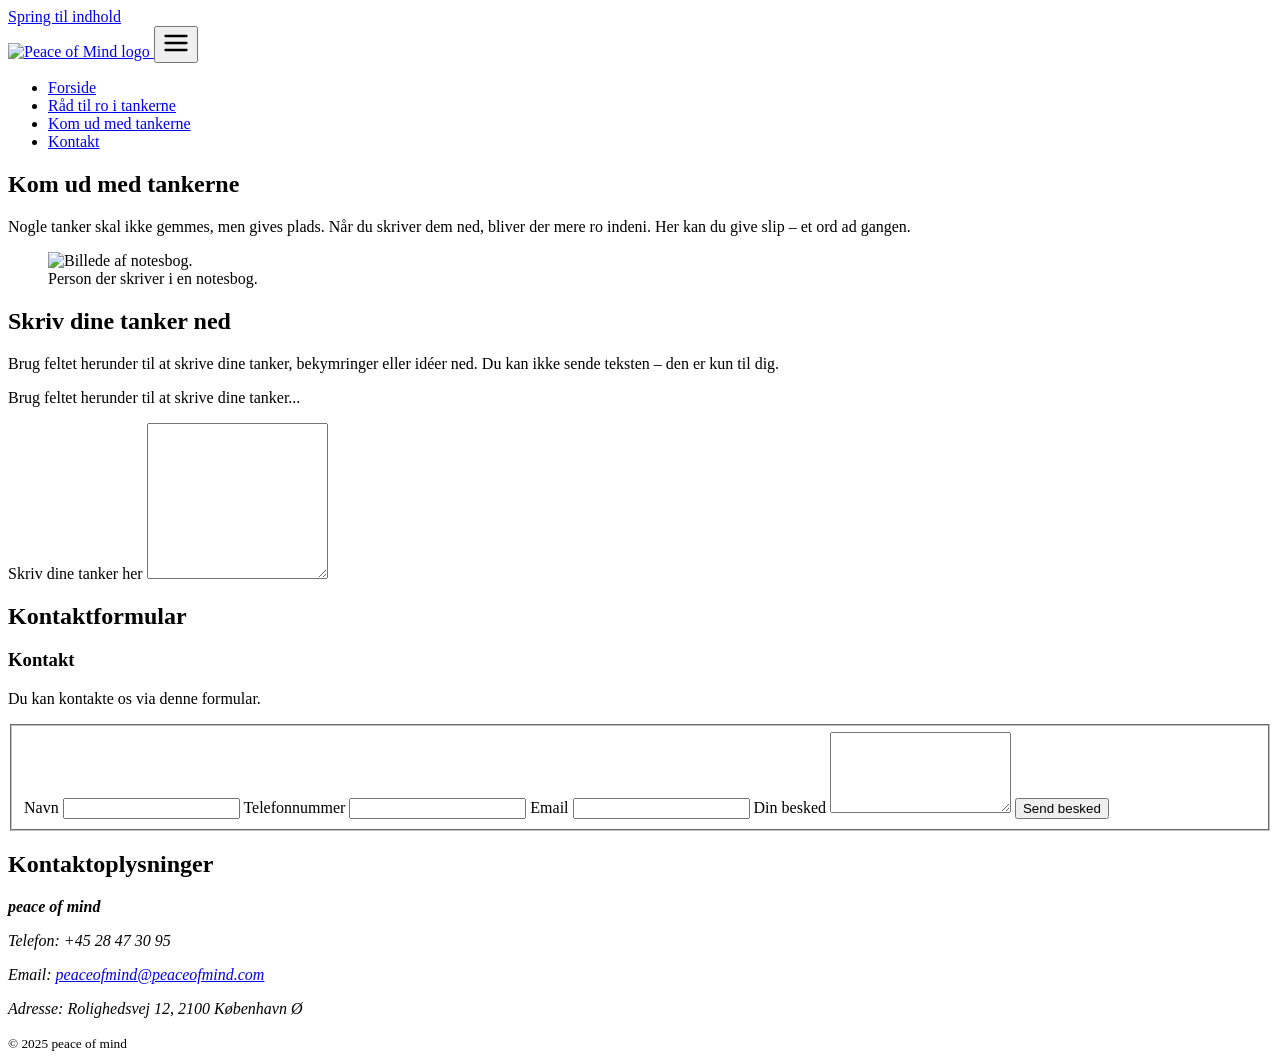
==== komud.html @ b10311c9 "Add files via upload" ====
<!doctype html>
<html lang="da">
<head>
  <meta charset="utf-8">
  <meta name="viewport" content="width=device-width, initial-scale=1">
  <title>peace of mind — Kom ud med tankerne</title>

  <link rel="stylesheet" href="./css/style.css">
</head>

<body>

<a class="skip-link" href="#indhold">Spring til indhold</a>

<header class="site-header">
  <a href="index.html" class="site-logo">
    <img src="img/Screenshot%202025-11-10%20at%2012.37.01.png"
         alt="Peace of Mind logo"
         width="140">
  </a>

  <button id="nav-toggle" class="nav-toggle"
          aria-controls="primær-nav"
          aria-expanded="false"
          aria-label="Åbn menu">
    <svg width="28" height="28" viewBox="0 0 24 24"
         aria-hidden="true" focusable="false">
      <path d="M3 6h18M3 12h18M3 18h18"
            stroke="currentColor" stroke-width="2"
            stroke-linecap="round"/>
    </svg>
  </button>

  <nav id="primær-nav" class="site-nav" aria-label="Hovedmenu" data-state="closed">
    <ul>
      <li><a href="index.html">Forside</a></li>
      <li><a href="raad.html">Råd til ro i tankerne</a></li>
      <li><a href="komud.html" aria-current="page">Kom ud med tankerne</a></li>
      <li><a href="index.html#kontakt-h">Kontakt</a></li>
    </ul>
  </nav>
</header>


<main id="indhold">

  
  <section class="journal-layout">
    <h1 class="journal-title">
  Kom ud med tankerne
</h1>

    <p class="journal-intro">
      Nogle tanker skal ikke gemmes, men gives plads. Når du skriver dem ned, bliver der mere ro indeni. Her kan du give slip – et ord ad gangen.
    </p>

    <figure class="journal-media">
      <img src="img/IMG_3841.JPG"
           alt="Billede af notesbog.">
      <figcaption class="visually-hidden">
        Person der skriver i en notesbog.
      </figcaption>
    </figure>
  </section>


  <section class="note-block">
    <h2 class="visually-hidden">Skriv dine tanker ned</h2>

    <p class="pad-hint">
      Brug feltet herunder til at skrive dine tanker, bekymringer eller idéer ned.
      Du kan ikke sende teksten – den er kun til dig.
 
      <p id="pad-hint" class="pad-hint">
      Brug feltet herunder til at skrive dine tanker...
     </p>

<label class="visually-hidden" for="journal-note">
  Skriv dine tanker her
</label>
<textarea id="journal-note"
          class="note-pad"
          name="journal-note"
          rows="10"
          aria-describedby="pad-hint"></textarea>
  </section>

    <section id="kontakt-h" class="contact-section">
    <h2 class="visually-hidden">Kontaktformular</h2>

    <h3>Kontakt</h3>
    <p>Du kan kontakte os via denne formular.</p>

    <form class="contact" action="#" method="post" novalidate>
      <fieldset>

        <label for="navn">Navn</label>
        <input id="navn" name="navn" autocomplete="name" required>

        <label for="tlf">Telefonnummer</label>
        <input id="tlf" name="telefon" inputmode="tel" autocomplete="tel">

        <label for="mail">Email</label>
        <input id="mail" name="email" type="email" autocomplete="email" required>

        <label for="besked">Din besked</label>
        <textarea id="besked" name="besked" rows="5"></textarea>

        <button type="submit">Send besked</button>

      </fieldset>
    </form>

  </section>


 <section class="contact-section">
    <h2 class="visually-hidden">Kontaktoplysninger</h2>

    <address class="org">
      <p><strong>peace of mind</strong></p>
      <p>Telefon: +45 28 47 30 95</p>
      <p>Email:
        <a href="mailto:peaceofmind@peaceofmind.com">
          peaceofmind@peaceofmind.com
        </a>
      </p>
      <p>Adresse: Rolighedsvej 12, 2100 København Ø</p>
    </address>
  </section>

</main>

<footer class="site-footer">
  <small>© 2025 peace of mind</small>
</footer>

<script src="js/main.js" defer></script>

</body>
</html>
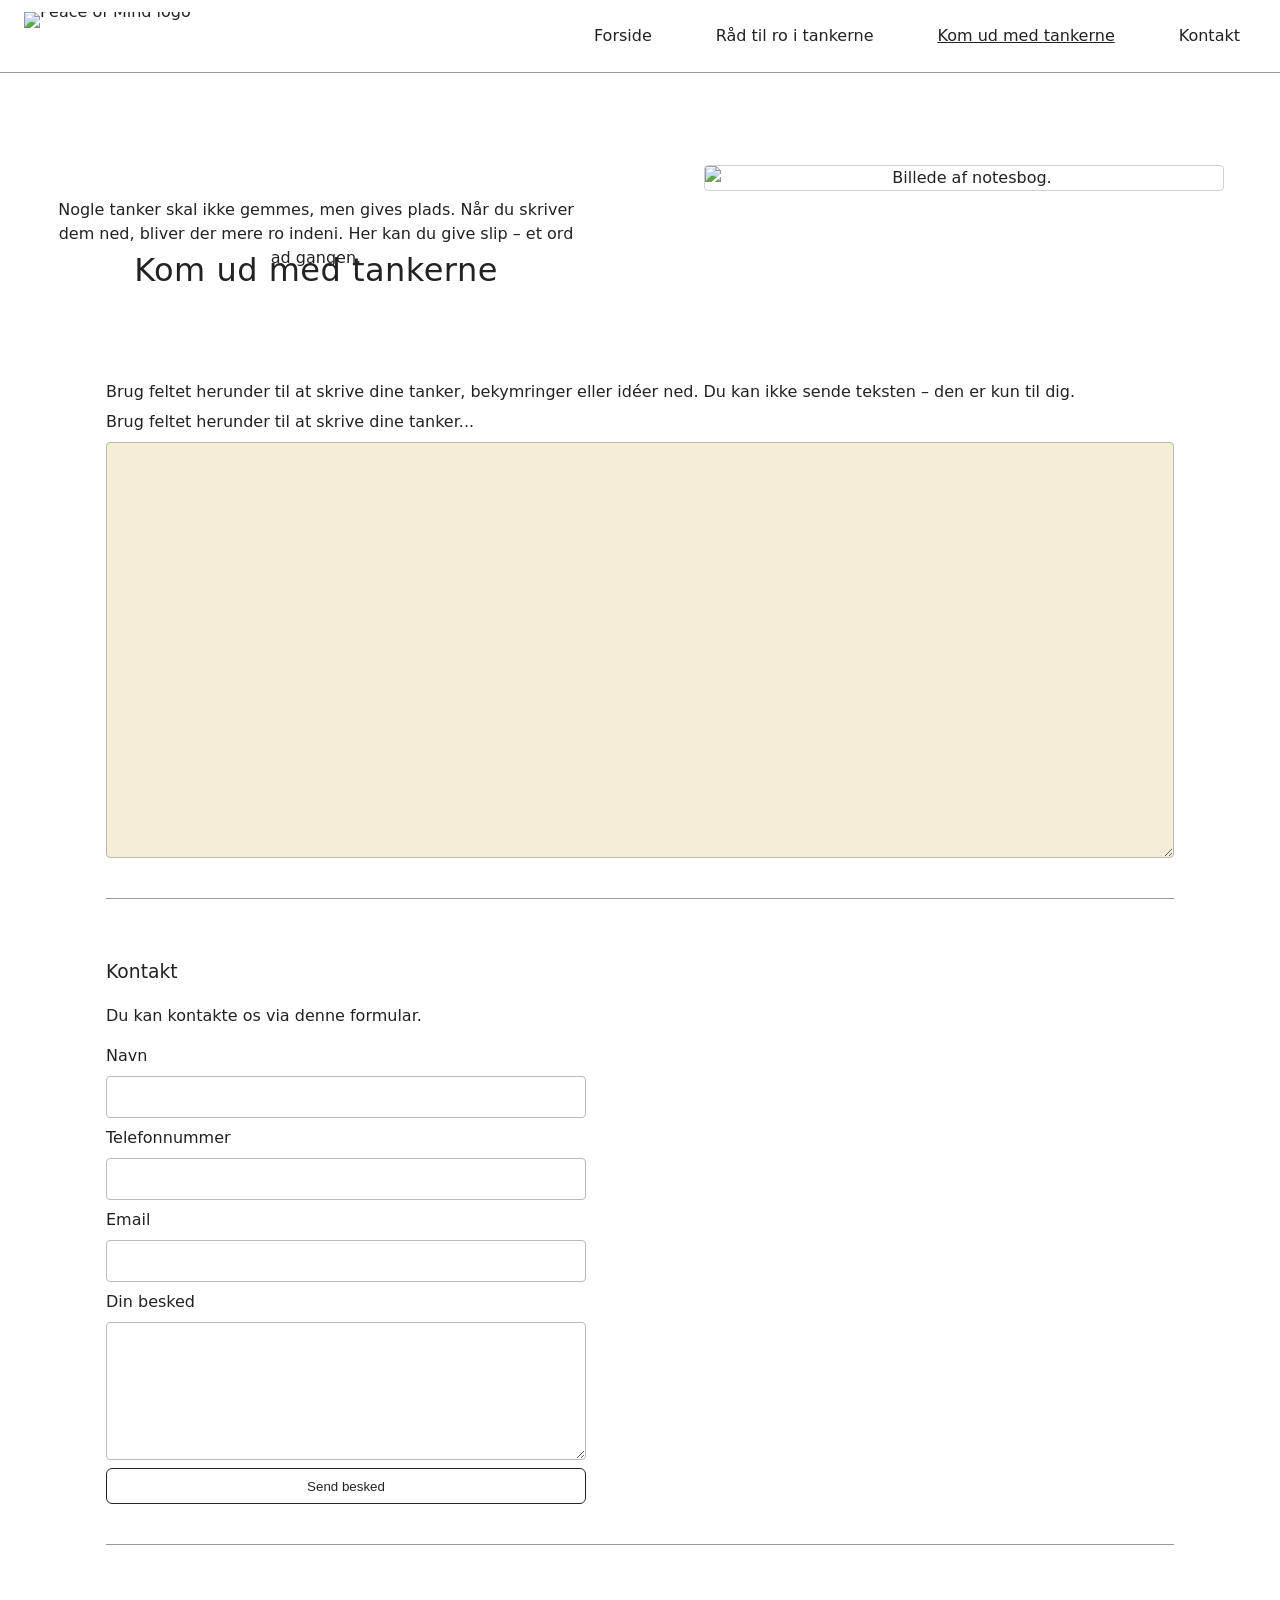
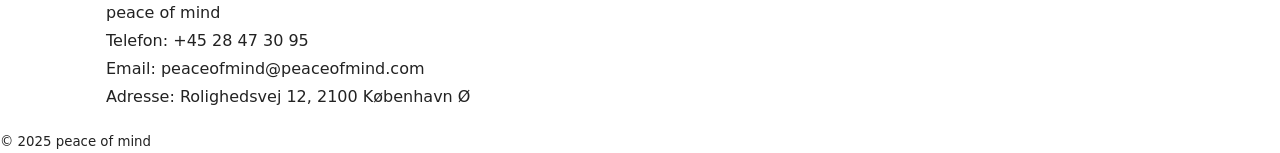
==== commit a5de1a07: "Update komud.html" ====
--- a/komud.html
+++ b/komud.html
@@ -5,7 +5,7 @@
   <meta name="viewport" content="width=device-width, initial-scale=1">
   <title>peace of mind — Kom ud med tankerne</title>
 
-  <link rel="stylesheet" href="./css/style.css">
+  <link rel="stylesheet" href="./style.css">
 </head>
 
 <body>
@@ -135,7 +135,7 @@
   <small>© 2025 peace of mind</small>
 </footer>
 
-<script src="js/main.js" defer></script>
+<script src="./main.js"></script>
 
 </body>
 </html>
--- a/style.css
+++ b/style.css
@@ -0,0 +1,688 @@
+
+* { box-sizing: border-box; }
+
+html {
+  line-height: 1.5;
+  scroll-behavior: smooth;
+}
+
+body {
+  margin: 0;
+  font-family: system-ui, -apple-system, "Segoe UI", Roboto, Arial, sans-serif;
+  color: #222;
+  background: #fff;
+}
+
+img {
+  max-width: 100%;
+  height: auto;
+  display: block;
+}
+
+a {
+  color: inherit;
+  text-decoration: none;
+}
+
+.visually-hidden {
+  position: absolute;
+  width: 1px;
+  height: 1px;
+  padding: 0;
+  margin: -1px;
+  overflow: hidden;
+  clip: rect(0 0 0 0);
+  white-space: nowrap;
+  border: 0;
+}
+
+.skip-link {
+  position: absolute;
+  left: -9999px;
+  top: -9999px;
+}
+
+.skip-link:focus {
+  left: 1rem;
+  top: 1rem;
+  background: #000;
+  color: #fff;
+  padding: .5rem .75rem;
+  border-radius: .25rem;
+}
+
+main {
+  padding: 1rem;
+  max-width: 1100px;
+  margin-inline: auto;
+}
+
+section + section {
+  margin-top: 2.5rem;
+}
+
+h1 {
+  font-weight: 600;
+  letter-spacing: .015em;
+}
+
+h2 {
+  font-weight: 600;
+  letter-spacing: .01em;
+}
+
+hr {
+  border: 0;
+  border-top: 1px solid #999;
+  margin: 2rem auto;
+  max-width: 1100px;
+}
+
+/* Header*/
+.site-header {
+  position: sticky;
+  top: 0;
+  z-index: 10;
+  display: grid;
+  grid-template-columns: auto 1fr auto;
+  align-items: center;
+  gap: 1rem;
+  padding: .75rem 1rem;
+  border-bottom: 1px solid #999;
+  background: #fff;
+}
+
+.site-logo {
+  display: inline-block;
+  line-height: 0;
+}
+
+.site-logo img {
+  height: 48px;
+  width: auto;
+  display: block;
+}
+
+.nav-toggle {
+  justify-self: end;
+  width: 44px;
+  height: 44px;
+  background: transparent;
+  border: 0;
+  cursor: pointer;
+}
+
+.nav-toggle:focus {
+  outline: 2px solid #000;
+  outline-offset: 2px;
+}
+
+.site-nav {
+  grid-column: 1 / -1;
+}
+
+.site-nav ul {
+  list-style: none;
+  margin: 0;
+  padding: 0;
+}
+
+.site-nav a {
+  display: block;
+  padding: .75rem 1rem;
+  border-radius: .25rem;
+}
+
+.site-nav a:hover {
+  background: #f7f7f7;
+}
+
+.site-nav a[aria-current="page"] {
+  text-decoration: underline;
+}
+
+.site-nav[data-state="closed"] {
+  display: none;
+}
+
+.site-nav[data-state="open"] {
+  display: block;
+}
+
+.hero-heading {
+  font-size: 2rem;      
+  font-weight: 500;
+  line-height: 1.2;
+  margin: 0;
+}
+
+/* Desktop-menu */
+@media (min-width: 1024px) {
+  .nav-toggle {
+    display: none !important;
+  }
+
+  .site-nav {
+    display: block !important;
+    margin-left: auto;
+  }
+
+  .site-nav ul {
+    display: flex;
+    gap: 2rem;
+    justify-content: flex-end;
+  }
+
+  .site-logo {
+    margin-right: auto;
+  }
+
+  .site-header {
+    display: flex;
+    align-items: center;
+    justify-content: space-between;
+    padding: 0.75rem 1.5rem;
+  }
+}
+
+/* forsiden */
+.button {
+  position: relative;
+  top: 20px;                         
+  display: inline-block;
+  padding: .55rem 1.2rem;
+  border: 1px solid #222;
+  background: #fff;
+  color: #222;
+  border-radius: .375rem;
+  cursor: pointer;
+  transition: background .2s ease;
+}
+
+.button:hover {
+  background: #f7f7f7;
+}
+
+.button-secondary {
+  border-color: #999;
+  color: #444;
+}
+
+:root {
+  --hero-img: 520px;     
+  --hero-gap: 8rem;      
+  --text-max: 560px;     
+  --stack-gap: .75rem;   
+  --cta-gap: .75rem;     
+}
+
+.hero h1,
+.hero p {
+  margin: 0;
+}
+
+/* Desktop hero */
+@media (min-width: 1024px) {
+  .hero {
+    display: grid;
+    grid-template-columns: minmax(520px, var(--text-max)) var(--hero-img);
+    align-items: center;
+    justify-content: center;
+    column-gap: var(--hero-gap);
+    margin-block: 3rem 4rem;
+  }
+
+  .hero-text {
+    display: flex;
+    flex-direction: column;
+    align-items: center;
+    text-align: center;
+    gap: var(--stack-gap);
+    max-width: var(--text-max);
+  }
+
+  .hero-text h1 {
+    font-weight: 500;
+    font-size: 2rem;
+    line-height: 1.2;
+    position: relative;
+    top: -20px; 
+  }
+
+  .hero-text .lead {
+    max-width: 55ch;
+    line-height: 1.5;
+  }
+
+  .cta-row {
+    display: flex;
+    justify-content: center;
+    gap: var(--cta-gap);
+  }
+
+  .hero-media {
+    grid-column: 2;
+    justify-self: end;
+    width: var(--hero-img);
+    margin: 0;
+  }
+
+  .hero-media img {
+    width: 100%;
+    height: auto;
+    border: 1px solid #cfcfcf;
+    border-radius: .25rem;
+  }
+}
+
+/* Mobil og tablet – Rækkefølge */
+@media (max-width: 1023px) {
+  .hero {
+    display: flex;
+    flex-direction: column;
+    align-items: center;
+    gap: 2rem;
+    text-align: center;
+    position: relative;
+    top: 40px;
+  }
+
+  .hero h1 {
+    order: 1;
+    position: relative;
+    top: 10px;
+  }
+
+  .hero-media {
+    order: 2;
+    width: 100%;
+    max-width: 600px;
+    position: relative;
+    top: 60px;
+  }
+
+  .hero .lead {
+    order: 3;
+    max-width: 55ch;
+    line-height: 1.5;
+    position: relative;
+    top: 45px;
+  }
+
+  .cta-row {
+    order: 4;
+    display: flex;
+    gap: 1rem;
+    justify-content: center;
+    width: 100%;
+    position: relative;
+    top: 60px;
+  }
+}
+
+/* Kontakt */
+.contact-section {
+  border-top: 1px solid #999;
+  margin-top: 2.5rem;
+  padding-top: 2.5rem;
+  max-width: 1100px;
+}
+
+.contact {
+  text-align: left;
+}
+
+.contact fieldset {
+  border: 0;
+  padding: 0;
+  margin: 0;
+  display: grid;
+  gap: .5rem;
+  max-width: 480px;
+}
+
+.contact label {
+  font-weight: 500;
+}
+
+.contact input,
+.contact textarea {
+  font: inherit;
+  padding: .5rem .6rem;
+  border: 1px solid #bbb;
+  border-radius: .25rem;
+  width: 100%;
+}
+
+.contact textarea {
+  resize: vertical;
+}
+
+.contact button {
+  padding: .6rem 1rem;
+  border: 1px solid #222;
+  background: #fff;
+  border-radius: .375rem;
+  cursor: pointer;
+}
+
+.contact button:hover {
+  background: #f3f3f3;
+}
+
+.org {
+  margin-top: 1rem;
+}
+
+.org p {
+  margin: .25rem 0;
+}
+
+#kontakt-h {
+  scroll-margin-top: 6rem;
+}
+
+@media (max-width: 1023px) {
+  #kontakt-h {
+    margin-top: 7rem;    
+  }
+}
+
+/* Side 1 - Råd til ro i tankerne */
+
+.raad-title {
+  font-weight: 500;
+  font-size: 2rem;
+  line-height: 1.2;
+  margin: 0 0 .75rem 0;
+  text-align: center;
+}
+
+.tip h2 {
+  font-weight: 500;
+  font-size: 1.25rem;
+  line-height: 1.3;
+  margin: 0 0 .5rem 0;
+  text-align: center;
+}
+
+.tip p {
+  max-width: 55ch;
+  margin: 0 auto 1rem auto;
+  text-align: center;
+}
+
+/* Desktop-layout */
+@media (min-width: 1024px) {
+  .raad-layout {
+    display: grid;
+    grid-template-columns: 1fr minmax(420px, 520px); 
+    grid-template-rows: auto auto auto;
+    align-items: start;
+    justify-content: center;
+    column-gap: 7rem;
+    row-gap: 2.25rem;
+    margin-block: 3rem 4rem;
+  }
+
+  .raad-title {
+    grid-column: 1 / 2;
+    grid-row: 1;
+  }
+
+  .tip-mobile {
+    grid-column: 1 / 2;
+    grid-row: 2;
+    display: grid;
+    justify-items: center;
+    text-align: center;
+    gap: 0.5rem;
+  }
+
+  .tip-tempo {
+    grid-column: 1 / 2;
+    grid-row: 3;
+    display: grid;
+    justify-items: center;
+    text-align: center;
+    gap: 0.5rem;
+  }
+
+  .tip-compare {
+    grid-column: 1 / 2;
+    grid-row: 4;
+    display: grid;
+    justify-items: center;
+    text-align: center;
+    gap: 0.5rem;
+    margin-top: -0.75rem;
+  }
+
+  .tip {
+    display: grid;
+    justify-items: center;
+    text-align: center;
+    gap: 0.5rem;
+    margin-bottom: 2.25rem;
+  }
+
+  .tip p {
+    max-width: 55ch;
+    margin: 0 auto 1rem auto;
+    line-height: 1.5;
+  }
+
+  .raad-media {
+    grid-column: 2;
+    grid-row: 1 / span 4;
+    justify-self: end;
+    width: 520px;
+    margin: 0;
+  }
+
+  .raad-media img {
+    width: 100%;
+    height: auto;
+    border: 1px solid #cfcfcf;
+    border-radius: .25rem;
+  }
+}
+
+/* Mobil / tablet – Rækkefølge */
+@media (max-width: 1023px) {
+  .raad-layout {
+    display: flex;
+    flex-direction: column;
+    align-items: center;
+    text-align: center;
+    gap: 1.5rem;
+  }
+
+  .raad-media {
+    max-width: 600px;
+    position: relative;
+    top: 60px;
+  }
+
+  .raad-title {
+    font-size: 1.6rem;
+    line-height: 1.25;
+    position: relative;
+    top: 30px;
+  }
+
+  .tip {
+    position: relative;
+    top: 50px;
+  }
+}
+
+/* Side 2 - Kom ud med tankerne */
+
+.note-block {
+  border: none;
+  background: transparent;
+  padding: 0;
+  margin: 2rem 0 0 0;
+}
+
+.pad-hint {
+  margin: 0 0 .5rem 0;
+  text-align: left;
+  line-height: 1.4;
+}
+
+.note-pad {
+  display: block;
+  width: 100%;
+  max-width: none;
+  min-height: 26rem;
+  box-sizing: border-box;
+  background: #f6edd9;
+  border: 1px solid #bdb7ad;
+  border-radius: .25rem;
+  padding: 1rem;
+  font: inherit;
+  line-height: 1.5;
+  margin: 0;
+}
+
+.journal-layout {
+  display: flex;
+  flex-direction: column;
+  align-items: center;
+  text-align: center;
+  gap: 1.75rem;
+  padding-top: 2.5rem;
+  margin-block: 2.25rem 3.25rem;
+}
+
+.journal-title {
+  margin: 0 0 .5rem 0;
+  font-weight: 500;
+  font-size: 1.6rem;
+  line-height: 1.25;
+}
+
+.journal-intro {
+  font-size: 1rem;
+  line-height: 1.5;
+  margin: 0 auto 1.5rem auto;
+  max-width: 55ch;
+  text-align: center;
+}
+
+.journal-media {
+  width: 100%;
+  max-width: 600px;
+  margin: 0;
+}
+
+.journal-media img {
+  width: 100%;
+  height: auto;
+  border: 1px solid #cfcfcf;
+  border-radius: .25rem;
+  display: block;
+}
+
+@media (max-width: 1023px) {
+  .pad-hint {
+    margin-top: 1rem;
+    margin-bottom: 0.5rem;
+    position: relative;
+    top: 70px;
+  }
+
+  .note-pad {
+    margin-top: 1.5rem;
+    position: relative;
+    top: 70px;
+  }
+}
+
+@media (min-width: 1200px) {
+  .journal-layout {
+    display: grid;
+    grid-template-columns: minmax(520px, var(--text-max)) var(--hero-img);
+    grid-template-rows: auto auto;
+    column-gap: var(--hero-gap);  
+    row-gap: .75rem;
+    align-items: start;
+    justify-content: center;
+  }
+  .journal-title,
+  .journal-intro {
+    max-width: var(--text-max);
+    margin-left: auto;
+    margin-right: auto;
+    text-align: center;
+  }
+
+  .journal-title {
+    grid-column: 1;
+    grid-row: 1;
+    font-size: 2rem;
+    margin-bottom: 1rem;
+    position: relative;
+    top: 85px;     
+  }
+
+  .journal-intro {
+    grid-column: 1;
+    grid-row: 2;
+    position: relative;
+    top: -35px;    
+  }
+
+  .journal-media {
+    grid-column: 2;
+    grid-row: 1 / span 2;
+    justify-self: end;
+    width: var(--hero-img);  
+    max-width: none;
+  }
+}
+
+
+
+/* Footer */
+footer,
+footer *,
+.site-footer,
+.site-footer *,
+.contact-section *,
+.org * {
+  font-style: normal !important;
+  font-weight: 400;
+  color: #222;
+}
+
+address {
+  font-style: normal !important;
+}
+
+
+
+
+
+
+
+
+
+
+
+
+
+
+
+
+
+
+
+
+
+
+
+
+
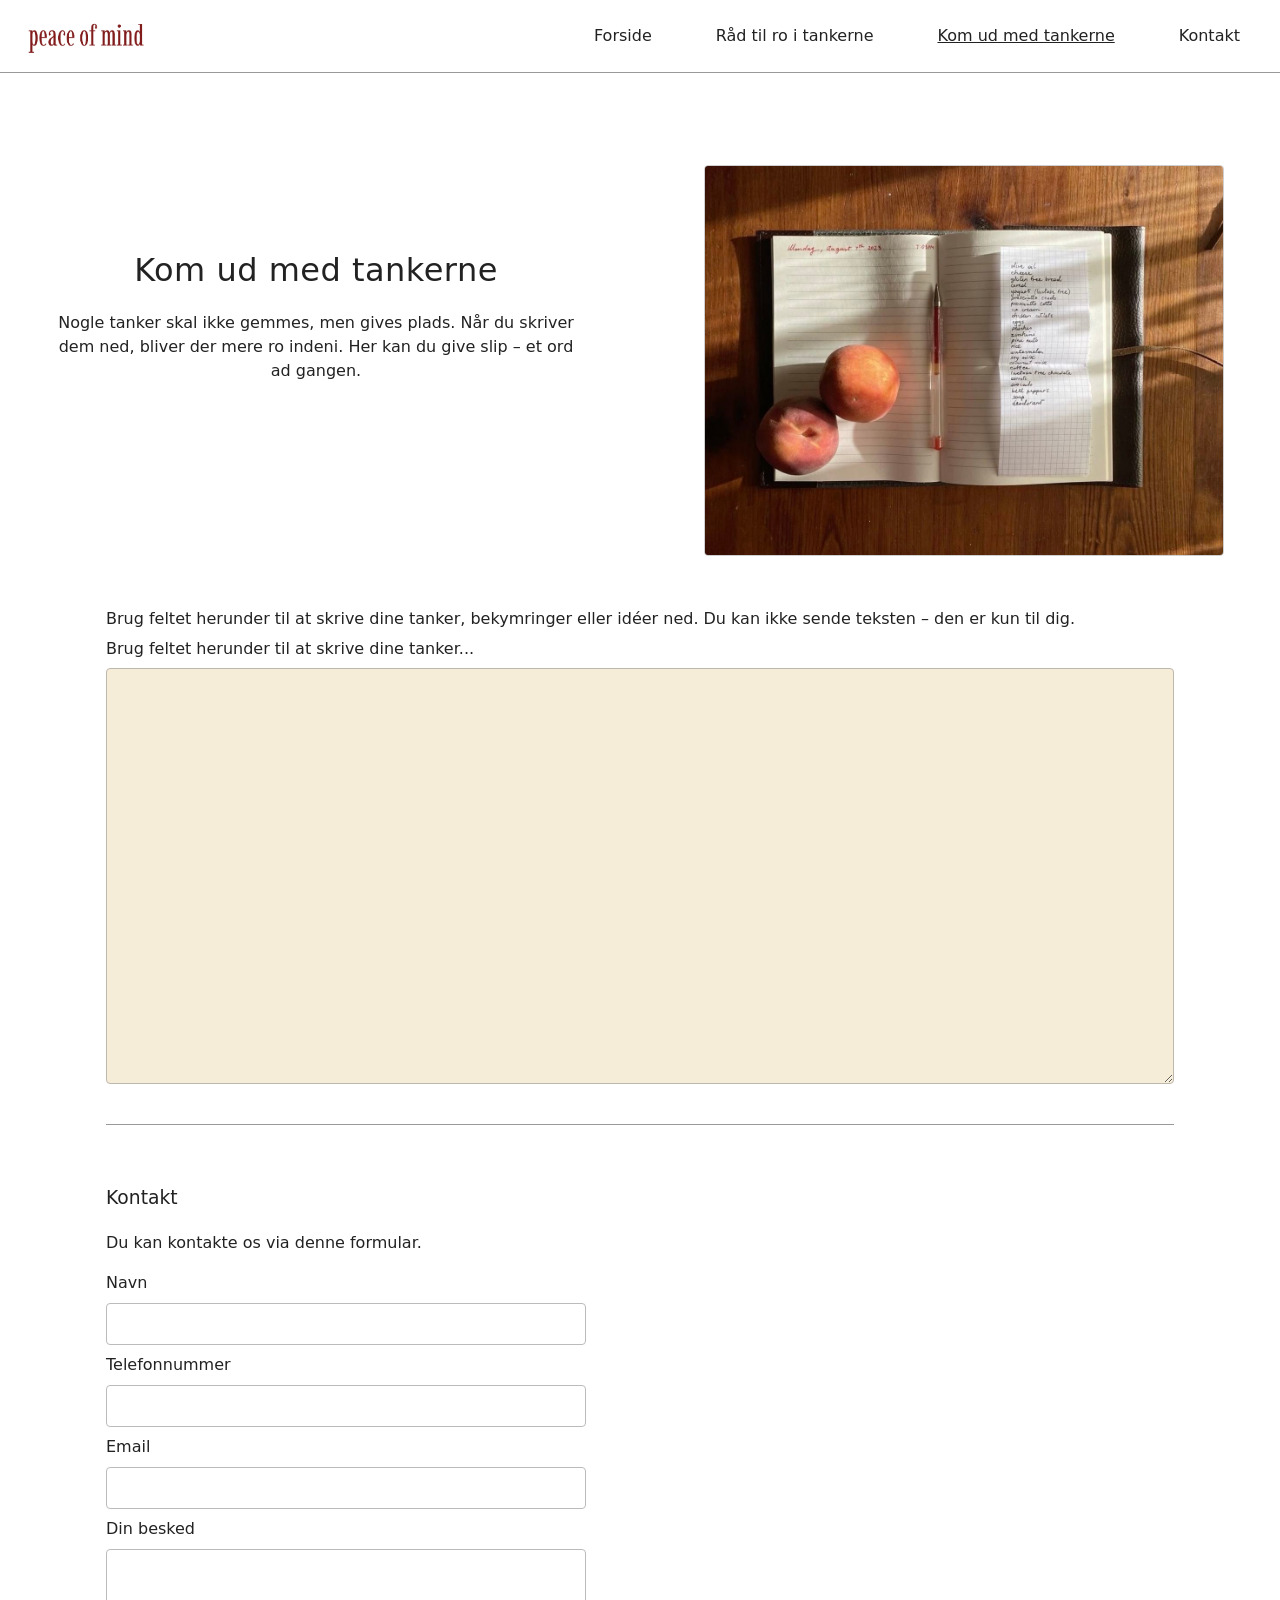
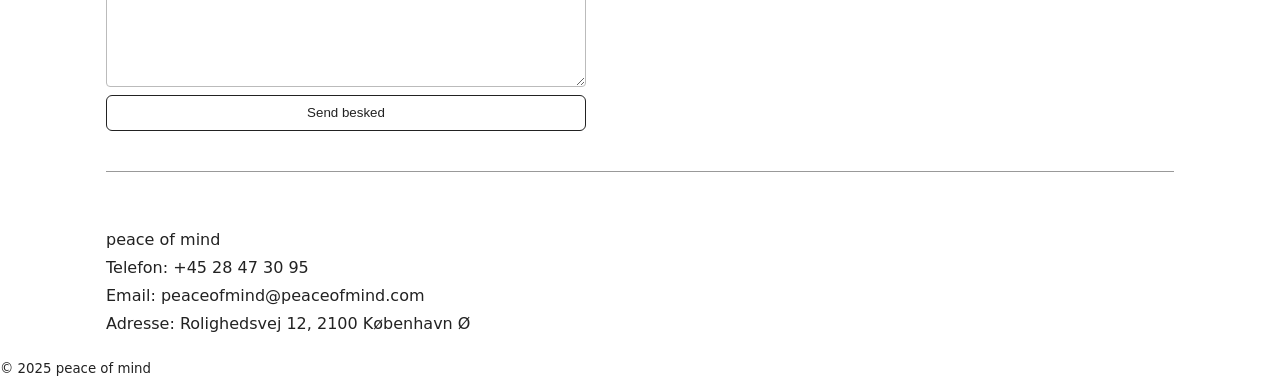
==== commit d8786c39: "Fix image source paths in komud.html" ====
--- a/komud.html
+++ b/komud.html
@@ -14,7 +14,7 @@
 
 <header class="site-header">
   <a href="index.html" class="site-logo">
-    <img src="img/Screenshot%202025-11-10%20at%2012.37.01.png"
+   <img src="Screenshot%202025-11-10%20at%2012.37.01.png"
          alt="Peace of Mind logo"
          width="140">
   </a>
@@ -55,7 +55,7 @@
     </p>
 
     <figure class="journal-media">
-      <img src="img/IMG_3841.JPG"
+      <img src="IMG_3841.JPG"
            alt="Billede af notesbog.">
       <figcaption class="visually-hidden">
         Person der skriver i en notesbog.
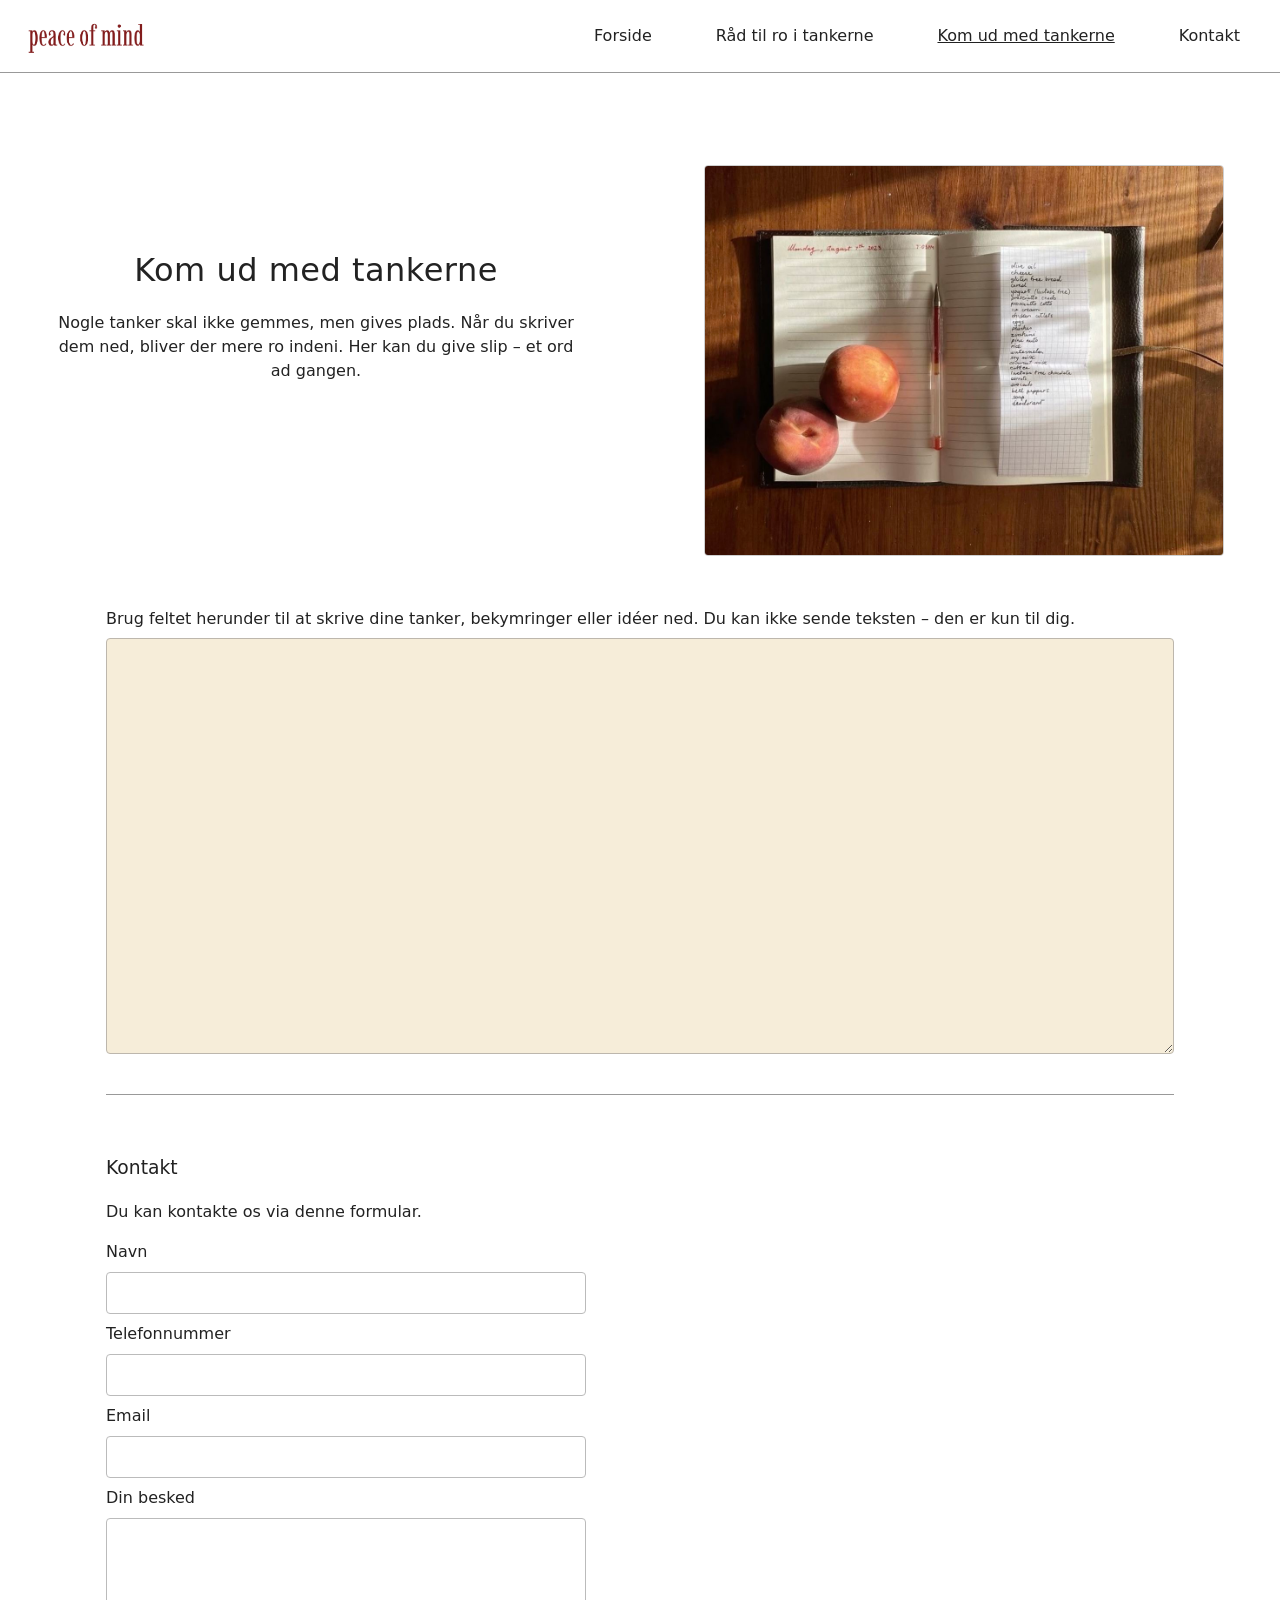
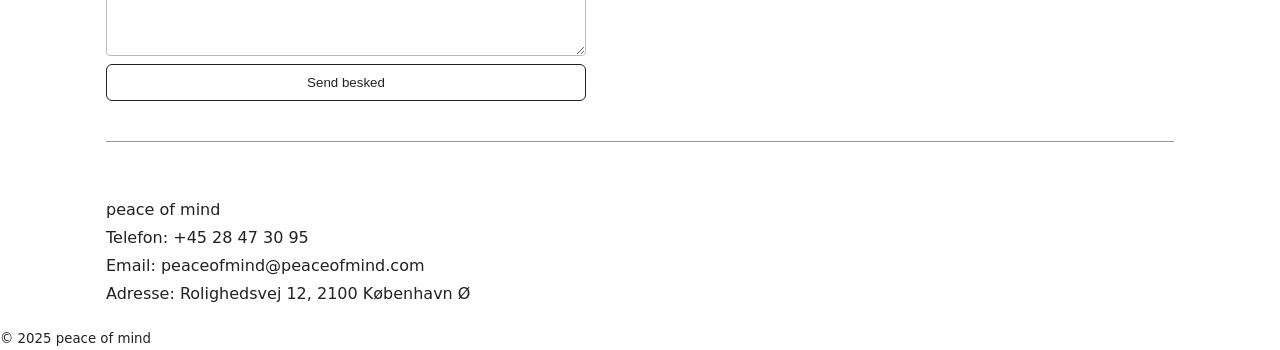
==== commit 57a0b88e: "Remove duplicate hint paragraph Removed duplicate hint paragraph in komud.html." ====
--- a/komud.html
+++ b/komud.html
@@ -55,7 +55,7 @@
     </p>
 
     <figure class="journal-media">
-      <img src="IMG_3841.JPG"
+     <img src="IMG_3841.JPG"
            alt="Billede af notesbog.">
       <figcaption class="visually-hidden">
         Person der skriver i en notesbog.
@@ -70,9 +70,6 @@
     <p class="pad-hint">
       Brug feltet herunder til at skrive dine tanker, bekymringer eller idéer ned.
       Du kan ikke sende teksten – den er kun til dig.
- 
-      <p id="pad-hint" class="pad-hint">
-      Brug feltet herunder til at skrive dine tanker...
      </p>
 
 <label class="visually-hidden" for="journal-note">
